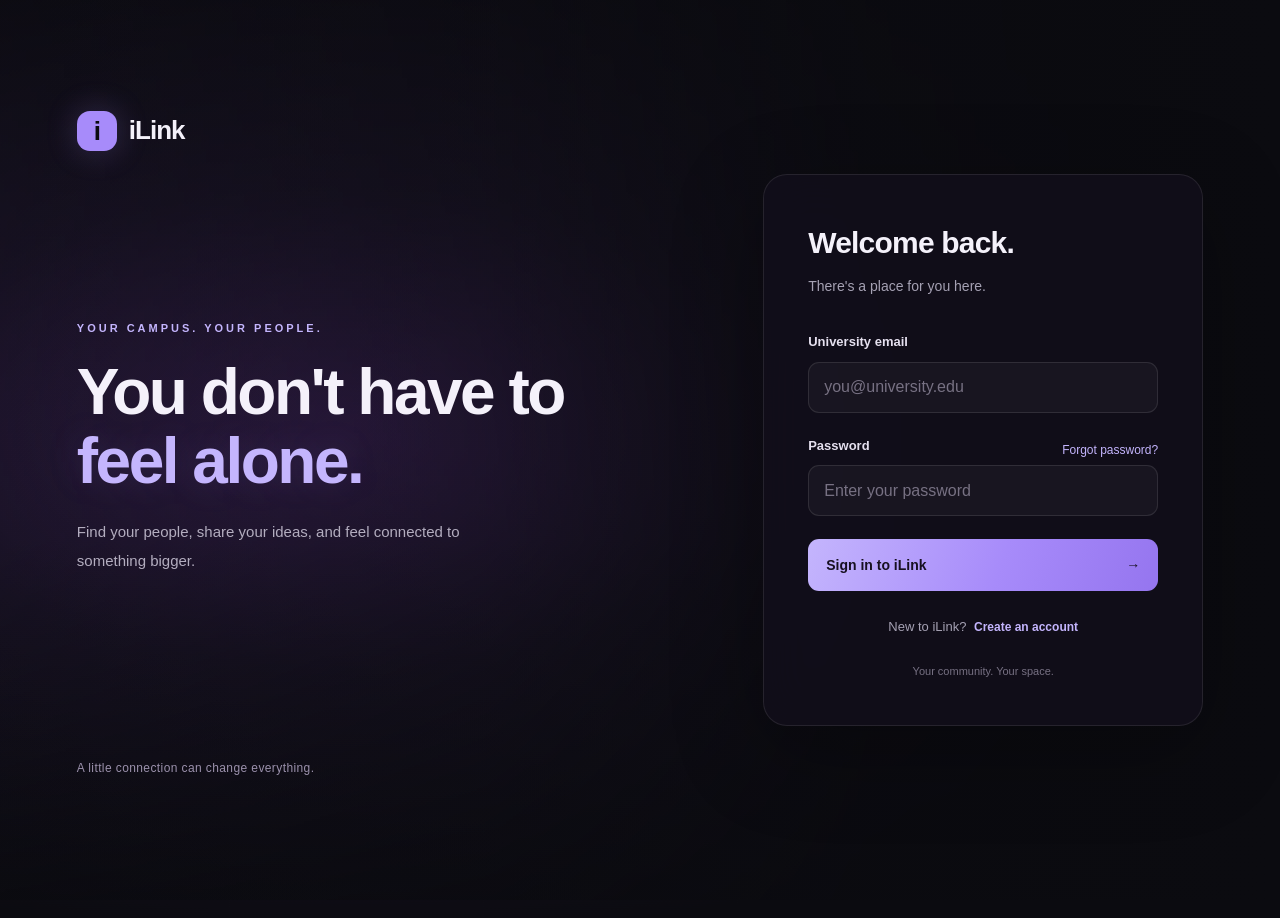
==== login.html @ a1283059 "first commit" ====
<!DOCTYPE html>
<html lang="en">
<head>
    <meta charset="UTF-8">

    <meta
        name="viewport"
        content="width=device-width, initial-scale=1.0"
    >

    <meta
        name="theme-color"
        content="#0B0B10"
    >

    <title>Sign In | iLink</title>

    <link rel="stylesheet" href="css/variables.css">
    <link rel="stylesheet" href="css/base.css">
    <link rel="stylesheet" href="css/pages/auth.css">
</head>

<body class="auth-page">

    <main class="auth-scene">

        <!-- Background artwork -->
        <div class="scene-background" aria-hidden="true"></div>
        <div class="scene-overlay" aria-hidden="true"></div>

        <!-- Brand and message -->
        <section class="welcome-content">
            <a href="login.html" class="brand" aria-label="iLink home">
                <span class="brand-mark">i</span>
                <span>iLink</span>
            </a>

            <div class="welcome-message">
                <p class="eyebrow">YOUR CAMPUS. YOUR PEOPLE.</p>

                <h1>
                    You don't have to
                    <span>feel alone.</span>
                </h1>

                <p class="welcome-description">
                    Find your people, share your ideas,
                    and feel connected to something bigger.
                </p>
            </div>

            <p class="scene-caption">
                A little connection can change everything.
            </p>
        </section>

        <!-- Login form -->
        <section class="auth-panel" aria-labelledby="login-title">

            <div class="auth-heading">
                <p class="mobile-brand">iLink community</p>

                <h2 id="login-title">Welcome back.</h2>

                <p>There's a place for you here.</p>
            </div>

            <form id="loginForm">

                <div class="form-group">
                    <label for="email">University email</label>

                    <input
                        type="email"
                        id="email"
                        name="email"
                        placeholder="you@university.edu"
                        autocomplete="email"
                        required
                    >
                </div>

                <div class="form-group">
                    <div class="password-label">
                        <label for="password">Password</label>

                        <a href="#" id="forgotPassword">
                            Forgot password?
                        </a>
                    </div>

                    <input
                        type="password"
                        id="password"
                        name="password"
                        placeholder="Enter your password"
                        autocomplete="current-password"
                        required
                    >
                </div>

                <p
                    class="form-message"
                    id="formMessage"
                    role="status"
                    aria-live="polite"
                ></p>

                <button
                    type="submit"
                    class="login-button"
                    id="loginButton"
                >
                    <span>Sign in to iLink</span>
                    <span aria-hidden="true">→</span>
                </button>

            </form>

            <p class="signup-prompt">
                New to iLink?
                <a href="register.html">Create an account</a>
            </p>

            <p class="privacy-note">
                Your community. Your space.
            </p>

        </section>

    </main>

    <script src="https://code.jquery.com/jquery-3.7.1.min.js"></script>
    <script src="js/config.js"></script>
    <script src="js/core/api.js"></script>
    <script src="js/features/auth/auth.js"></script>

</body>
</html>
---- css/variables.css ----
:root {
  /* Main backgrounds */
  --color-bg: #0b0b10;
  --color-surface: #171320;
  --color-surface-hover: #1b1b27;

  /* Brand colors */
  --color-primary: #a78bfa;
  --color-primary-hover: #9170f5;
  --color-primary-soft: rgba(167, 139, 250, 0.12);

  /* Text colors */
  --color-text: #f4f1fa;
  --color-text-secondary: #a5a1b3;
  --color-text-muted: #716d80;

  /* Borders */
  --color-border: rgba(255, 255, 255, 0.08);

  /* Status colors */
  --color-success: #4ade80;
  --color-danger: #fb7185;
  --color-warning: #fbbf24;

  /* Typography */
  --font-family: Arial, Helvetica, sans-serif;

  /* Spacing */
  --space-1: 4px;
  --space-2: 8px;
  --space-3: 12px;
  --space-4: 16px;
  --space-5: 24px;
  --space-6: 32px;
  --space-7: 48px;

  /* Border radius */
  --radius-sm: 8px;
  --radius-md: 14px;
  --radius-lg: 20px;
  --radius-full: 999px;

  /* Effects */
  --shadow-card: 0 8px 30px rgba(0, 0, 0, 0.18);

  /* Layout */
  --container-width: 1200px;
  --navbar-height: 68px;

  /* Animation */
  --transition-fast: 180ms ease;
}
---- css/base.css ----
*,
*::before,
*::after {
    box-sizing: border-box;
}

html {
    scroll-behavior: smooth;
}

body {
    margin: 0;
    min-height: 100vh;
    background-color: var(--color-bg);
    color: var(--color-text);
    font-family: var(--font-family);
    line-height: 1.6;
}

h1,
h2,
h3,
p {
    margin-top: 0;
}

a {
    color: inherit;
    text-decoration: none;
}

button,
input,
textarea {
    font: inherit;
}
---- css/pages/auth.css ----
/* ==============================
   1. Authentication scene
================================ */

.auth-page {
    min-height: 100vh;
    overflow-x: hidden;
    background: #0B0B10;
}

.auth-scene {
    position: relative;
    isolation: isolate;
    display: grid;
    grid-template-columns: minmax(0, 1.15fr) minmax(360px, 0.85fr);
    align-items: center;
    gap: clamp(32px, 6vw, 100px);
    min-height: 100vh;
    padding: clamp(28px, 6vw, 88px);
}

/* ==============================
   2. Cinematic background
================================ */

.scene-background,
.scene-overlay {
    position: absolute;
    inset: 0;
    z-index: -1;
    pointer-events: none;
}

.scene-background {
    background:
        url("../../assets/images/connection-hands.jpg")
        center / cover no-repeat,
        radial-gradient(
            ellipse at 28% 48%,
            #382052 0%,
            #1B1428 35%,
            #0B0B10 75%
        );

    transform: scale(1.04);
    animation: sceneReveal 1.5s ease-out both;
}

.scene-overlay {
    background:
        linear-gradient(
            90deg,
            rgba(11, 11, 16, 0.2) 0%,
            rgba(11, 11, 16, 0.48) 38%,
            rgba(11, 11, 16, 0.9) 68%,
            #0B0B10 100%
        ),
        linear-gradient(
            0deg,
            rgba(11, 11, 16, 0.6),
            transparent 40%,
            rgba(11, 11, 16, 0.15)
        );
}

/* ==============================
   3. Brand and welcome message
================================ */

.welcome-content {
    display: flex;
    flex-direction: column;
    justify-content: space-between;
    min-height: min(680px, 80vh);
    animation: contentReveal 900ms ease-out both;
}

.brand {
    display: inline-flex;
    align-items: center;
    gap: 12px;
    width: fit-content;
    font-size: 26px;
    font-weight: 800;
    letter-spacing: -1px;
}

.brand-mark {
    display: grid;
    place-items: center;
    width: 40px;
    height: 40px;
    border-radius: 13px;
    color: #0B0B10;
    background: #A78BFA;
    box-shadow: 0 0 32px rgba(167, 139, 250, 0.24);
}

.welcome-message {
    max-width: 570px;
    margin-block: 60px;
}

.eyebrow {
    margin-bottom: 20px;
    color: #C4B5FD;
    font-size: 11px;
    font-weight: 700;
    letter-spacing: 3px;
}

.welcome-message h1 {
    max-width: 560px;
    margin-bottom: 22px;
    font-size: clamp(42px, 5vw, 72px);
    line-height: 1.08;
    letter-spacing: -2.5px;
}

.welcome-message h1 span {
    display: block;
    color: #C4B5FD;
    text-shadow: 0 0 36px rgba(167, 139, 250, 0.15);
}

.welcome-description {
    max-width: 390px;
    color: #B3ADBF;
    font-size: 15px;
    line-height: 1.9;
}

.scene-caption {
    color: #9B91AC;
    font-size: 12px;
    letter-spacing: 0.4px;
}

/* ==============================
   4. Login panel
================================ */

.auth-panel {
    width: 100%;
    max-width: 440px;
    justify-self: end;
    padding: clamp(26px, 3.5vw, 44px);
    border: 1px solid rgba(255, 255, 255, 0.09);
    border-radius: 24px;
    background: rgba(19, 15, 27, 0.78);
    box-shadow: 0 24px 90px rgba(0, 0, 0, 0.28);
    backdrop-filter: blur(22px);
    -webkit-backdrop-filter: blur(22px);
    animation: panelReveal 850ms 150ms ease-out both;
}

.auth-heading {
    margin-bottom: 34px;
}

.auth-heading h2 {
    margin-bottom: 8px;
    font-size: 30px;
    letter-spacing: -0.8px;
}

.auth-heading > p:not(.mobile-brand) {
    margin-bottom: 0;
    color: #A5A1B3;
    font-size: 14px;
}

.mobile-brand {
    display: none;
    color: #C4B5FD;
    font-size: 13px;
}

/* ==============================
   5. Form fields
================================ */

.form-group {
    margin-bottom: 23px;
}

.form-group label {
    display: block;
    margin-bottom: 9px;
    color: #E5E0EF;
    font-size: 13px;
    font-weight: 600;
}

.form-group input {
    width: 100%;
    min-height: 51px;
    padding: 0 15px;
    border: 1px solid rgba(255, 255, 255, 0.1);
    border-radius: 11px;
    outline: none;
    background: rgba(255, 255, 255, 0.035);
    color: #F4F1FA;
    transition:
        border-color 180ms ease,
        background-color 180ms ease,
        box-shadow 180ms ease;
}

.form-group input::placeholder {
    color: #777183;
}

.form-group input:hover {
    border-color: rgba(167, 139, 250, 0.35);
}

.form-group input:focus {
    border-color: #A78BFA;
    background: rgba(167, 139, 250, 0.045);
    box-shadow: 0 0 0 4px rgba(167, 139, 250, 0.1);
}

.password-label {
    display: flex;
    align-items: center;
    justify-content: space-between;
    gap: 12px;
}

.password-label a,
.signup-prompt a {
    color: #C4B5FD;
    font-size: 12px;
    transition: color 180ms ease;
}

.password-label a:hover,
.signup-prompt a:hover {
    color: #E0D5FF;
}

/* ==============================
   6. Submit button and messages
================================ */

.login-button {
    display: flex;
    align-items: center;
    justify-content: space-between;
    width: 100%;
    min-height: 52px;
    margin-top: 10px;
    padding: 0 18px;
    border: 0;
    border-radius: 11px;
    background: linear-gradient(110deg, #C4B5FD, #A78BFA 55%, #9575EF);
    color: #171020;
    font-size: 14px;
    font-weight: 700;
    cursor: pointer;
    transition:
        transform 180ms ease,
        box-shadow 180ms ease,
        filter 180ms ease;
}

.login-button:hover {
    transform: translateY(-2px);
    box-shadow: 0 9px 30px rgba(167, 139, 250, 0.2);
    filter: brightness(1.06);
}

.login-button:active {
    transform: translateY(0);
}

.login-button:focus-visible {
    outline: 2px solid #F4F1FA;
    outline-offset: 4px;
}

.login-button:disabled {
    opacity: 0.65;
    cursor: wait;
    transform: none;
}

.form-message {
    min-height: 0;
    margin: 0;
    color: #FDA4AF;
    font-size: 13px;
}

.form-message:not(:empty) {
    margin: -4px 0 14px;
}

.signup-prompt {
    margin: 26px 0 0;
    color: #A5A1B3;
    font-size: 13px;
    text-align: center;
}

.signup-prompt a {
    margin-left: 4px;
    font-weight: 600;
}

.privacy-note {
    margin: 25px 0 0;
    color: #777183;
    font-size: 11px;
    text-align: center;
}

/* ==============================
   7. Animations
================================ */

@keyframes sceneReveal {
    from {
        opacity: 0.55;
        transform: scale(1.09);
    }

    to {
        opacity: 1;
        transform: scale(1.04);
    }
}

@keyframes contentReveal {
    from {
        opacity: 0;
        transform: translateY(18px);
    }

    to {
        opacity: 1;
        transform: translateY(0);
    }
}

@keyframes panelReveal {
    from {
        opacity: 0;
        transform: translateY(20px);
    }

    to {
        opacity: 1;
        transform: translateY(0);
    }
}

/* ==============================
   8. Responsive layout
================================ */

@media (max-width: 900px) {
    .auth-scene {
        grid-template-columns: 1fr;
        justify-items: center;
        gap: 36px;
        padding: 40px 24px;
    }

    .scene-overlay {
        background:
            linear-gradient(
                180deg,
                rgba(11, 11, 16, 0.25),
                rgba(11, 11, 16, 0.78) 40%,
                #0B0B10 85%
            );
    }

    .welcome-content {
        min-height: auto;
        width: 100%;
        max-width: 520px;
        gap: 36px;
    }

    .welcome-message {
        margin: 20px 0 0;
    }

    .welcome-message h1 {
        font-size: clamp(38px, 7vw, 56px);
    }

    .scene-caption {
        display: none;
    }

    .auth-panel {
        justify-self: center;
        max-width: 520px;
    }
}

@media (max-width: 480px) {
    .auth-scene {
        gap: 26px;
        padding: 26px 18px;
    }

    .welcome-content {
        gap: 24px;
    }

    .brand {
        font-size: 23px;
    }

    .brand-mark {
        width: 36px;
        height: 36px;
    }

    .welcome-message {
        margin-top: 10px;
    }

    .welcome-message h1 {
        margin-bottom: 14px;
        font-size: 39px;
        letter-spacing: -1.5px;
    }

    .welcome-description {
        font-size: 13px;
    }

    .eyebrow {
        margin-bottom: 14px;
        font-size: 9px;
        letter-spacing: 2px;
    }

    .auth-panel {
        padding: 26px 20px;
        border-radius: 19px;
    }

    .auth-heading {
        margin-bottom: 27px;
    }

    .auth-heading h2 {
        font-size: 26px;
    }
}

/* Respect reduced-motion preferences */

@media (prefers-reduced-motion: reduce) {
    *,
    *::before,
    *::after {
        scroll-behavior: auto !important;
        animation-duration: 0.01ms !important;
        animation-iteration-count: 1 !important;
        transition-duration: 0.01ms !important;
    }
}
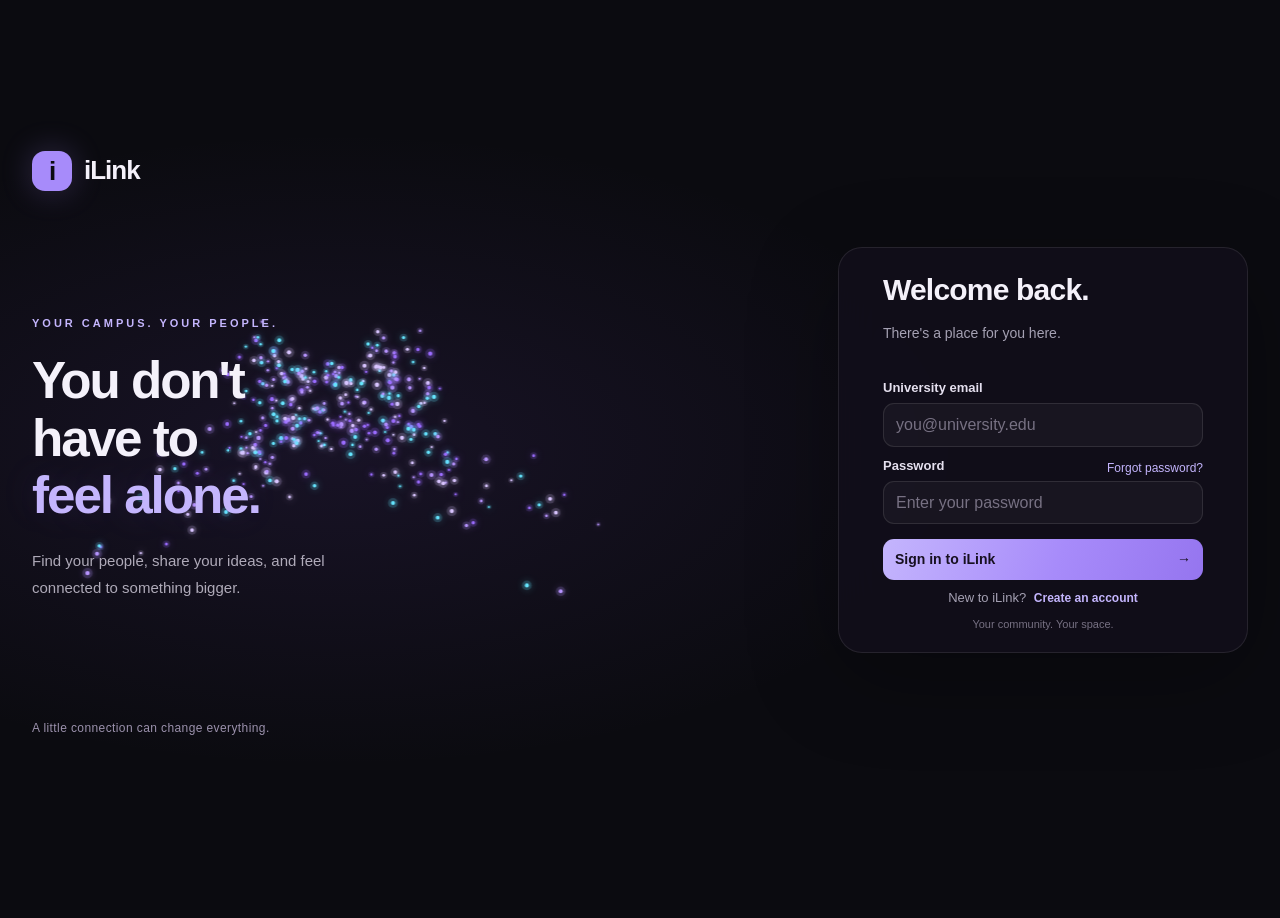
==== commit c1278828: "register-page and login يعني من الاخر ال authentication" ====
--- a/login.html
+++ b/login.html
@@ -1,140 +1,121 @@
+<!doctype html>
+<html lang="en">
+  <head>
+    <meta charset="UTF-8" />
 
-<!DOCTYPE html>
-<html lang="en">
-<head>
-    <meta charset="UTF-8">
+    <meta name="viewport" content="width=device-width, initial-scale=1.0" />
 
-    <meta
-        name="viewport"
-        content="width=device-width, initial-scale=1.0"
-    >
-
-    <meta
-        name="theme-color"
-        content="#0B0B10"
-    >
+    <meta name="theme-color" content="#0B0B10" />
 
     <title>Sign In | iLink</title>
 
-    <link rel="stylesheet" href="css/variables.css">
-    <link rel="stylesheet" href="css/base.css">
-    <link rel="stylesheet" href="css/pages/auth.css">
-</head>
+    <link rel="stylesheet" href="css/variables.css" />
+    <link rel="stylesheet" href="css/base.css" />
+    <link rel="stylesheet" href="css/pages/auth.css" />
+  </head>
 
-<body class="auth-page">
+  <body class="auth-page">
+    <main class="auth-scene">
+      <!-- Background artwork -->
 
-    <main class="auth-scene">
 
-        <!-- Background artwork -->
-        <div class="scene-background" aria-hidden="true"></div>
-        <div class="scene-overlay" aria-hidden="true"></div>
+<div class="scene-background" aria-hidden="true">
+    <canvas id="neonCanvas"></canvas>
+</div>
 
-        <!-- Brand and message -->
-        <section class="welcome-content">
-            <a href="login.html" class="brand" aria-label="iLink home">
-                <span class="brand-mark">i</span>
-                <span>iLink</span>
-            </a>
 
-            <div class="welcome-message">
-                <p class="eyebrow">YOUR CAMPUS. YOUR PEOPLE.</p>
 
-                <h1>
-                    You don't have to
-                    <span>feel alone.</span>
-                </h1>
+      <!-- Brand and message -->
+      <section class="welcome-content">
+        <a href="login.html" class="brand" aria-label="iLink home">
+          <span class="brand-mark">i</span>
+          <span>iLink</span>
+        </a>
 
-                <p class="welcome-description">
-                    Find your people, share your ideas,
-                    and feel connected to something bigger.
-                </p>
+        <div class="welcome-message">
+          <p class="eyebrow">YOUR CAMPUS. YOUR PEOPLE.</p>
+
+          <h1>
+            You don't have to
+            <span>feel alone.</span>
+          </h1>
+
+          <p class="welcome-description">
+            Find your people, share your ideas, and feel connected to something
+            bigger.
+          </p>
+        </div>
+
+        <p class="scene-caption">A little connection can change everything.</p>
+      </section>
+
+      <!-- Login form -->
+      <section class="auth-panel" aria-labelledby="login-title">
+        <div class="auth-heading">
+          <p class="mobile-brand">iLink community</p>
+
+          <h2 id="login-title">Welcome back.</h2>
+
+          <p>There's a place for you here.</p>
+        </div>
+
+        <form id="loginForm">
+          <div class="form-group">
+            <label for="email">University email</label>
+
+            <input
+              type="email"
+              id="email"
+              name="email"
+              placeholder="you@university.edu"
+              autocomplete="email"
+              required
+            />
+          </div>
+
+          <div class="form-group">
+            <div class="password-label">
+              <label for="password">Password</label>
+
+              <a href="#" id="forgotPassword"> Forgot password? </a>
             </div>
 
-            <p class="scene-caption">
-                A little connection can change everything.
-            </p>
-        </section>
+            <input
+              type="password"
+              id="password"
+              name="password"
+              placeholder="Enter your password"
+              autocomplete="current-password"
+              required
+            />
+          </div>
 
-        <!-- Login form -->
-        <section class="auth-panel" aria-labelledby="login-title">
+          <p
+            class="form-message"
+            id="formMessage"
+            role="status"
+            aria-live="polite"
+          ></p>
 
-            <div class="auth-heading">
-                <p class="mobile-brand">iLink community</p>
+          <button type="submit" class="login-button" id="loginButton">
+            <span>Sign in to iLink</span>
+            <span aria-hidden="true">→</span>
+          </button>
+        </form>
 
-                <h2 id="login-title">Welcome back.</h2>
+        <p class="signup-prompt">
+          New to iLink?
+          <a href="register.html">Create an account</a>
+        </p>
 
-                <p>There's a place for you here.</p>
-            </div>
-
-            <form id="loginForm">
-
-                <div class="form-group">
-                    <label for="email">University email</label>
-
-                    <input
-                        type="email"
-                        id="email"
-                        name="email"
-                        placeholder="you@university.edu"
-                        autocomplete="email"
-                        required
-                    >
-                </div>
-
-                <div class="form-group">
-                    <div class="password-label">
-                        <label for="password">Password</label>
-
-                        <a href="#" id="forgotPassword">
-                            Forgot password?
-                        </a>
-                    </div>
-
-                    <input
-                        type="password"
-                        id="password"
-                        name="password"
-                        placeholder="Enter your password"
-                        autocomplete="current-password"
-                        required
-                    >
-                </div>
-
-                <p
-                    class="form-message"
-                    id="formMessage"
-                    role="status"
-                    aria-live="polite"
-                ></p>
-
-                <button
-                    type="submit"
-                    class="login-button"
-                    id="loginButton"
-                >
-                    <span>Sign in to iLink</span>
-                    <span aria-hidden="true">→</span>
-                </button>
-
-            </form>
-
-            <p class="signup-prompt">
-                New to iLink?
-                <a href="register.html">Create an account</a>
-            </p>
-
-            <p class="privacy-note">
-                Your community. Your space.
-            </p>
-
-        </section>
-
+        <p class="privacy-note">Your community. Your space.</p>
+      </section>
     </main>
 
     <script src="https://code.jquery.com/jquery-3.7.1.min.js"></script>
     <script src="js/config.js"></script>
     <script src="js/core/api.js"></script>
     <script src="js/features/auth/auth.js"></script>
-
-</body>
+    <script src="features/auth/neon-scene.js"></script>
+  </body>
 </html>
--- a/css/pages/auth.css
+++ b/css/pages/auth.css
@@ -251,7 +251,7 @@
     justify-content: space-between;
     width: 100%;
     min-height: 52px;
-    margin-top: 10px;
+    margin-top: 15px;
     padding: 0 18px;
     border: 0;
     border-radius: 11px;
@@ -469,3 +469,444 @@
         transition-duration: 0.01ms !important;
     }
 }
+
+
+
+
+
+/* Neon connection scene */
+
+
+.scene-background {
+    position: absolute;
+    inset: 0;
+    overflow: hidden;
+    background:
+        radial-gradient(
+            ellipse at 27% 50%,
+            rgba(120, 75, 200, 0.12),
+            transparent 48%
+        ),
+        #0b0b10;
+    pointer-events: none;
+}
+
+#neonCanvas {
+    display: block;
+    width: 100%;
+    height: 100%;
+}
+
+
+
+
+/* Keep the welcome text readable above the visual scene */
+
+.welcome-content {
+    position: relative;
+    z-index: 2;
+    width: min(46%, 540px);
+    padding-top: 40px;
+    padding-bottom: 40px;
+}
+
+.welcome-message {
+    position: relative;
+    z-index: 3;
+    max-width: 430px;
+    margin-top: 80px;
+}
+
+.welcome-message h1 {
+    max-width: 420px;
+    font-size: clamp(2.2rem, 4vw, 3.8rem);
+    line-height: 1.12;
+    letter-spacing: -0.04em;
+}
+
+.welcome-description {
+    max-width: 350px;
+    line-height: 1.8;
+    color: rgba(235, 230, 245, 0.72);
+}
+
+/* Keep the animation smaller and farther left */
+.hands-art {
+    left: 5%;
+    width: min(30vw, 350px);
+}
+
+/* Keep the login form separate */
+.auth-panel {
+    position: relative;
+    z-index: 4;
+}
+
+@media (max-width: 900px) {
+    .welcome-content {
+        width: 100%;
+        padding: 24px;
+    }
+
+    .welcome-message {
+        max-width: 400px;
+        margin-top: 220px;
+    }
+
+    .welcome-message h1 {
+        font-size: clamp(2rem, 7vw, 3rem);
+    }
+
+    .hands-art {
+        left: 50%;
+        top: 150px;
+        width: min(60vw, 300px);
+    }
+}
+
+@media (max-width: 520px) {
+    .welcome-message {
+        margin-top: 180px;
+    }
+
+    .welcome-description {
+        font-size: 0.9rem;
+    }
+}
+
+
+
+
+
+/* Register Page Layout Fix */
+/* .auth-panel {
+    box-sizing: border-box;
+    min-width: 0;
+}
+
+.auth-panel form {
+    width: 100%;
+}
+
+.auth-panel .form-group {
+    margin-bottom: 14px;
+}
+
+.auth-panel input,
+.auth-panel select {
+    box-sizing: border-box;
+    max-width: 100%;
+}
+
+/* Laptop and desktop */
+/* @media (min-width: 769px) {
+    .auth-page {
+        min-height: 100vh;
+    }
+
+    .auth-scene {
+        min-height: 100vh;
+    }
+
+    .auth-panel {
+        padding-top: 24px;
+        padding-bottom: 24px;
+    }
+} */
+
+/* Mobile */
+/* @media (max-width: 768px) {
+    .auth-page {
+        min-height: 100svh;
+        height: auto;
+        padding: 20px 14px;
+        box-sizing: border-box;
+    }
+
+    .auth-scene {
+        min-height: calc(100svh - 40px);
+        height: auto;
+        padding: 0;
+        box-sizing: border-box;
+        gap: 20px;
+    }
+
+    .welcome-content {
+        margin: 0;
+        text-align: center;
+    }
+
+    .auth-panel {
+        width: 100%;
+        max-width: 420px;
+        margin: 0 auto;
+        padding: 24px 20px;
+        border-radius: 20px;
+    }
+
+    .auth-panel h1 {
+        font-size: clamp(22px, 6vw, 28px);
+    }
+
+    .auth-panel input,
+    .auth-panel select,
+    .auth-panel button {
+        min-height: 44px;
+    }
+} */
+
+/* Small phones */
+/* @media (max-width: 380px) {
+    .auth-page {
+        padding: 16px 10px;
+    }
+
+    .auth-panel {
+        padding: 20px 16px;
+    }
+
+    .auth-panel .form-group {
+        margin-bottom: 12px;
+    }
+} */
+
+
+/* Compact Register Form */
+.auth-panel {
+    padding-top: 20px !important;
+    padding-bottom: 20px !important;
+}
+
+.auth-panel h1 {
+    margin-top: 0;
+    margin-bottom: 8px;
+}
+
+.auth-panel form {
+    margin-top: 12px;
+}
+
+.auth-panel .form-group {
+    margin-bottom: 10px !important;
+}
+
+.auth-panel .form-group label {
+    margin-bottom: 5px;
+}
+
+.auth-panel input,
+.auth-panel select {
+    padding-top: 10px !important;
+    padding-bottom: 10px !important;
+    min-height: 40px !important;
+}
+
+.auth-panel .login-button {
+    margin-top: 15px !important;
+    min-height: 42px;
+    padding-top: 10px;
+    padding-bottom: 10px;
+}
+
+.auth-panel .signup-prompt,
+.auth-panel .privacy-note {
+    margin-top: 10px;
+    margin-bottom: 0;
+}
+
+/* Keep the registration scene compact */
+@media (min-width: 769px) {
+    .auth-scene {
+        min-height: 100vh;
+        height: auto;
+        padding-top: 16px;
+        padding-bottom: 16px;
+        box-sizing: border-box;
+    }
+
+    .auth-panel {
+        max-width: 440px;
+    }
+}
+
+/* Mobile spacing */
+@media (max-width: 768px) {
+    .auth-scene {
+        gap: 12px;
+    }
+
+    .welcome-content {
+        margin-bottom: 0;
+    }
+
+    .auth-panel {
+        padding: 20px 16px !important;
+    }
+}
+
+ 
+
+
+
+
+
+
+
+
+
+/* ===== iLink Auth: Final Layout Tuning ===== */
+
+.auth-page,
+.auth-page * {
+    box-sizing: border-box;
+}
+
+.auth-page {
+    width: 100%;
+    min-height: 100vh;
+    min-height: 100dvh;
+    margin: 0;
+}
+
+.auth-scene {
+    width: 100%;
+    min-height: 100vh;
+    min-height: 100dvh;
+    height: auto;
+    padding: 20px 32px;
+    gap: 32px;
+}
+
+/* Keep both sections from stretching unnecessarily */
+.welcome-content,
+.auth-panel {
+    min-width: 0;
+}
+
+.auth-panel {
+    width: 100%;
+    max-width: 410px;
+    padding-top: 18px !important;
+    padding-bottom: 18px !important;
+}
+
+.auth-panel .form-group {
+    margin-bottom: 9px !important;
+}
+
+.auth-panel .form-group label {
+    margin-bottom: 4px;
+}
+
+.auth-panel input,
+.auth-panel select {
+    min-height: 38px !important;
+    padding: 8px 12px !important;
+}
+
+.auth-panel .login-button {
+    min-height: 40px;
+    margin-top: 6px;
+    padding: 9px 12px;
+}
+
+.auth-panel .signup-prompt,
+.auth-panel .privacy-note {
+    margin-top: 8px;
+    margin-bottom: 0;
+}
+
+/* PC: fit the layout into shorter viewports */
+@media (min-width: 769px) {
+    .auth-scene {
+        min-height: 100dvh;
+        padding-top: 12px;
+        padding-bottom: 12px;
+        gap: 28px;
+    }
+
+    .auth-panel h1 {
+        margin-top: 0;
+        margin-bottom: 6px;
+    }
+
+    .auth-panel form {
+        margin-top: 10px;
+    }
+}
+
+/* Mobile and tablet */
+@media (max-width: 768px) {
+    .auth-scene {
+        flex-direction: column;
+        justify-content: flex-start;
+        gap: 14px;
+        padding: 18px 14px 24px;
+    }
+
+    .welcome-content {
+        width: 100%;
+        max-width: 100%;
+        margin: 0;
+        text-align: center;
+    }
+
+    .auth-panel {
+        width: 100%;
+        max-width: 440px;
+        margin: 0 auto;
+        padding: 18px 16px !important;
+    }
+
+    .auth-panel .form-group {
+        margin-bottom: 10px !important;
+    }
+
+    .auth-panel input,
+    .auth-panel select {
+        min-height: 42px !important;
+    }
+}
+
+/* Small mobile */
+@media (max-width: 390px) {
+    .auth-scene {
+        gap: 10px;
+        padding: 12px 10px 20px;
+    }
+
+    .auth-panel {
+        padding: 16px 13px !important;
+    }
+
+    .auth-panel h1 {
+        font-size: 21px;
+    }
+
+    .auth-panel .form-group {
+        margin-bottom: 8px !important;
+    }
+}
+
+/* Short desktop screens */
+@media (min-width: 769px) and (max-height: 800px) {
+    .auth-scene {
+        padding-top: 8px;
+        padding-bottom: 8px;
+        gap: 18px;
+    }
+
+    .welcome-content {
+        transform: scale(0.92);
+    }
+
+    .auth-panel {
+        padding-top: 12px !important;
+        padding-bottom: 12px !important;
+    }
+
+    .auth-panel .form-group {
+        margin-bottom: 7px !important;
+    }
+}
+
